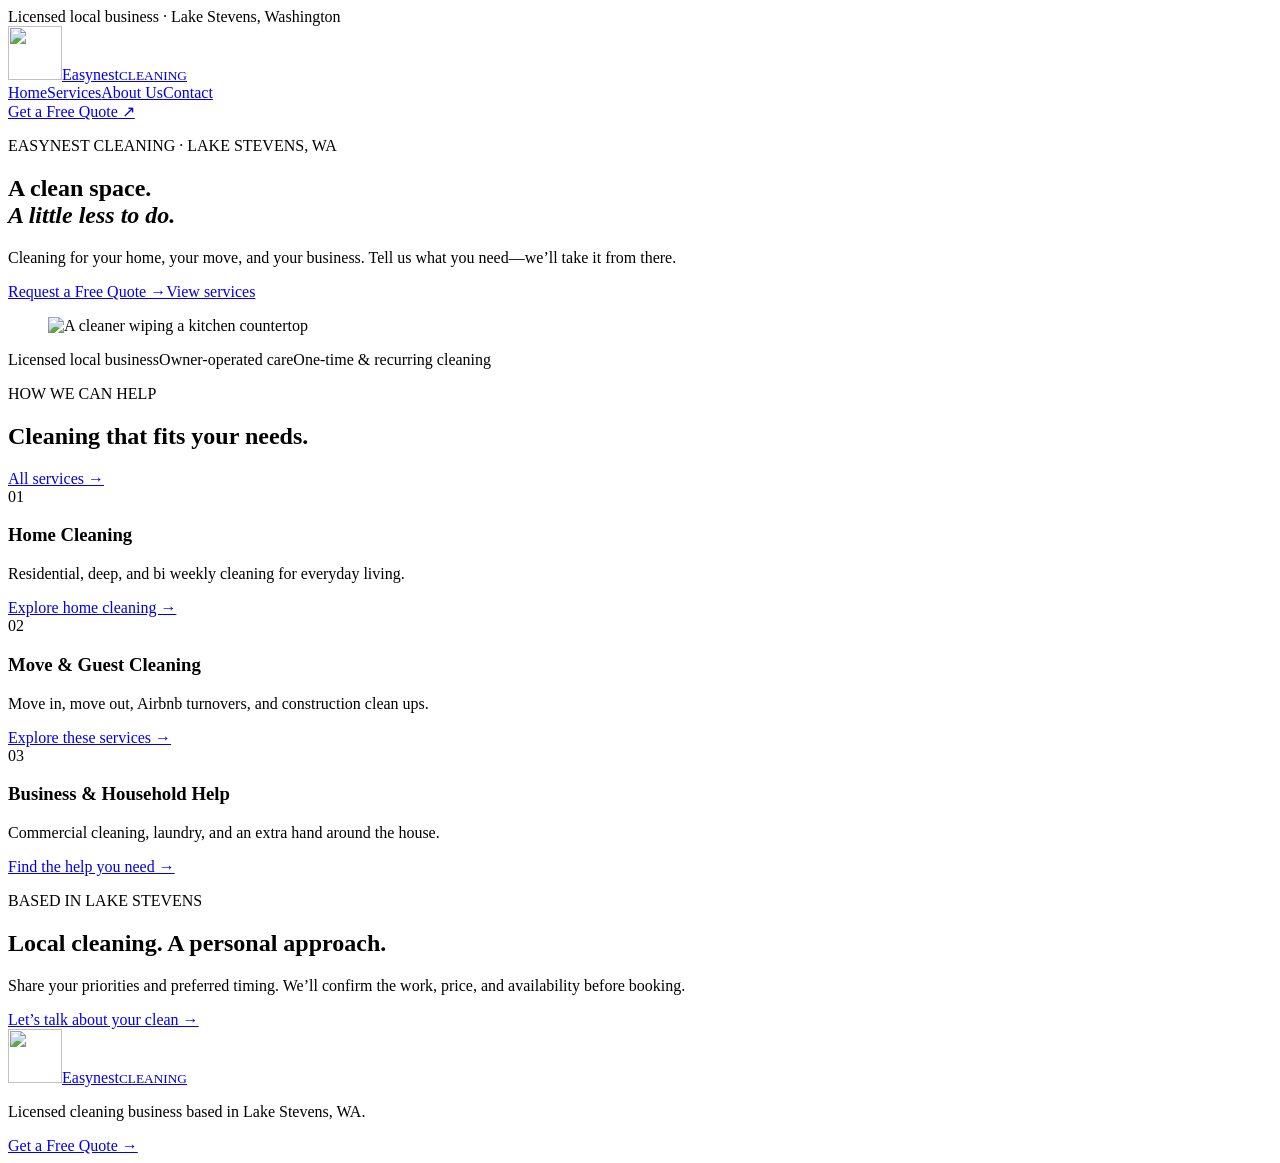
==== index.html @ 04700e8a "Create index.html" ====
<!doctype html>
<html lang="en"><head><meta charset="UTF-8"><meta name="viewport" content="width=device-width,initial-scale=1"><title>Home | Easynest Cleaning</title><meta name="description" content="Local home, move, commercial and household cleaning in Lake Stevens, Washington. Easynest Cleaning is a licensed local business."><link rel="stylesheet" href="style.css"><script defer src="script.js"></script><link rel="icon" href="assets/logo-mark.svg" type="image/svg+xml"></head><body><div id="en-new"><div class="topline">Licensed local business · Lake Stevens, Washington</div><nav class="container" aria-label="Main navigation"><a class="brand" href="index.html" aria-label="Easynest Cleaning home"><img src="assets/logo-mark.svg" alt="" width="54" height="54"><span class="brand-words">Easynest<small>CLEANING</small></span></a><div class="nav-links"><a aria-current="page" href="index.html">Home</a><a href="services.html">Services</a><a href="about.html">About Us</a><a href="contact.html">Contact</a></div><a class="button" href="contact.html">Get a Free Quote ↗</a></nav>
<main><section class="hero"><div class="container hero-grid"><div class="hero-copy"><p class="eyebrow">EASYNEST CLEANING · LAKE STEVENS, WA</p><h1>A clean space.<br><em>A little less to do.</em></h1><p class="intro">Cleaning for your home, your move, and your business. Tell us what you need—we’ll take it from there.</p><div class="actions"><a class="button" href="contact.html">Request a Free Quote →</a><a class="plain" href="services.html">View services</a></div></div><figure><img src="assets/kitchen-cleaner.webp" alt="A cleaner wiping a kitchen countertop"></figure></div></section>
<div class="trust-strip container"><span>Licensed local business</span><span>Owner-operated care</span><span>One-time &amp; recurring cleaning</span></div><section class="container service-overview"><div class="section-head"><div><p class="eyebrow">HOW WE CAN HELP</p><h2>Cleaning that fits your needs.</h2></div><a class="plain" href="services.html">All services →</a></div><div class="choice-grid"><article><span class="service-index" aria-hidden="true">01</span><h3>Home Cleaning</h3><p>Residential, deep, and bi weekly cleaning for everyday living.</p><a class="plain" href="services.html#home-care">Explore home cleaning →</a></article><article><span class="service-index" aria-hidden="true">02</span><h3>Move &amp; Guest Cleaning</h3><p>Move in, move out, Airbnb turnovers, and construction clean ups.</p><a class="plain" href="services.html#fresh-starts">Explore these services →</a></article><article><span class="service-index" aria-hidden="true">03</span><h3>Business &amp; Household Help</h3><p>Commercial cleaning, laundry, and an extra hand around the house.</p><a class="plain" href="services.html#extra-help">Find the help you need →</a></article></div></section>
<section class="tinted"><div class="container local-line"><div><p class="eyebrow">BASED IN LAKE STEVENS</p><h2>Local cleaning. A personal approach.</h2><p>Share your priorities and preferred timing. We’ll confirm the work, price, and availability before booking.</p></div><a class="button" href="contact.html">Let’s talk about your clean →</a></div></section>
</main><footer><div class="container footer-grid"><a class="brand" href="index.html" aria-label="Easynest Cleaning home"><img src="assets/logo-mark.svg" alt="" width="54" height="54"><span class="brand-words">Easynest<small>CLEANING</small></span></a><p>Licensed cleaning business based in Lake Stevens, WA.</p><a href="contact.html">Get a Free Quote →</a></div></footer>
</div></body></html>
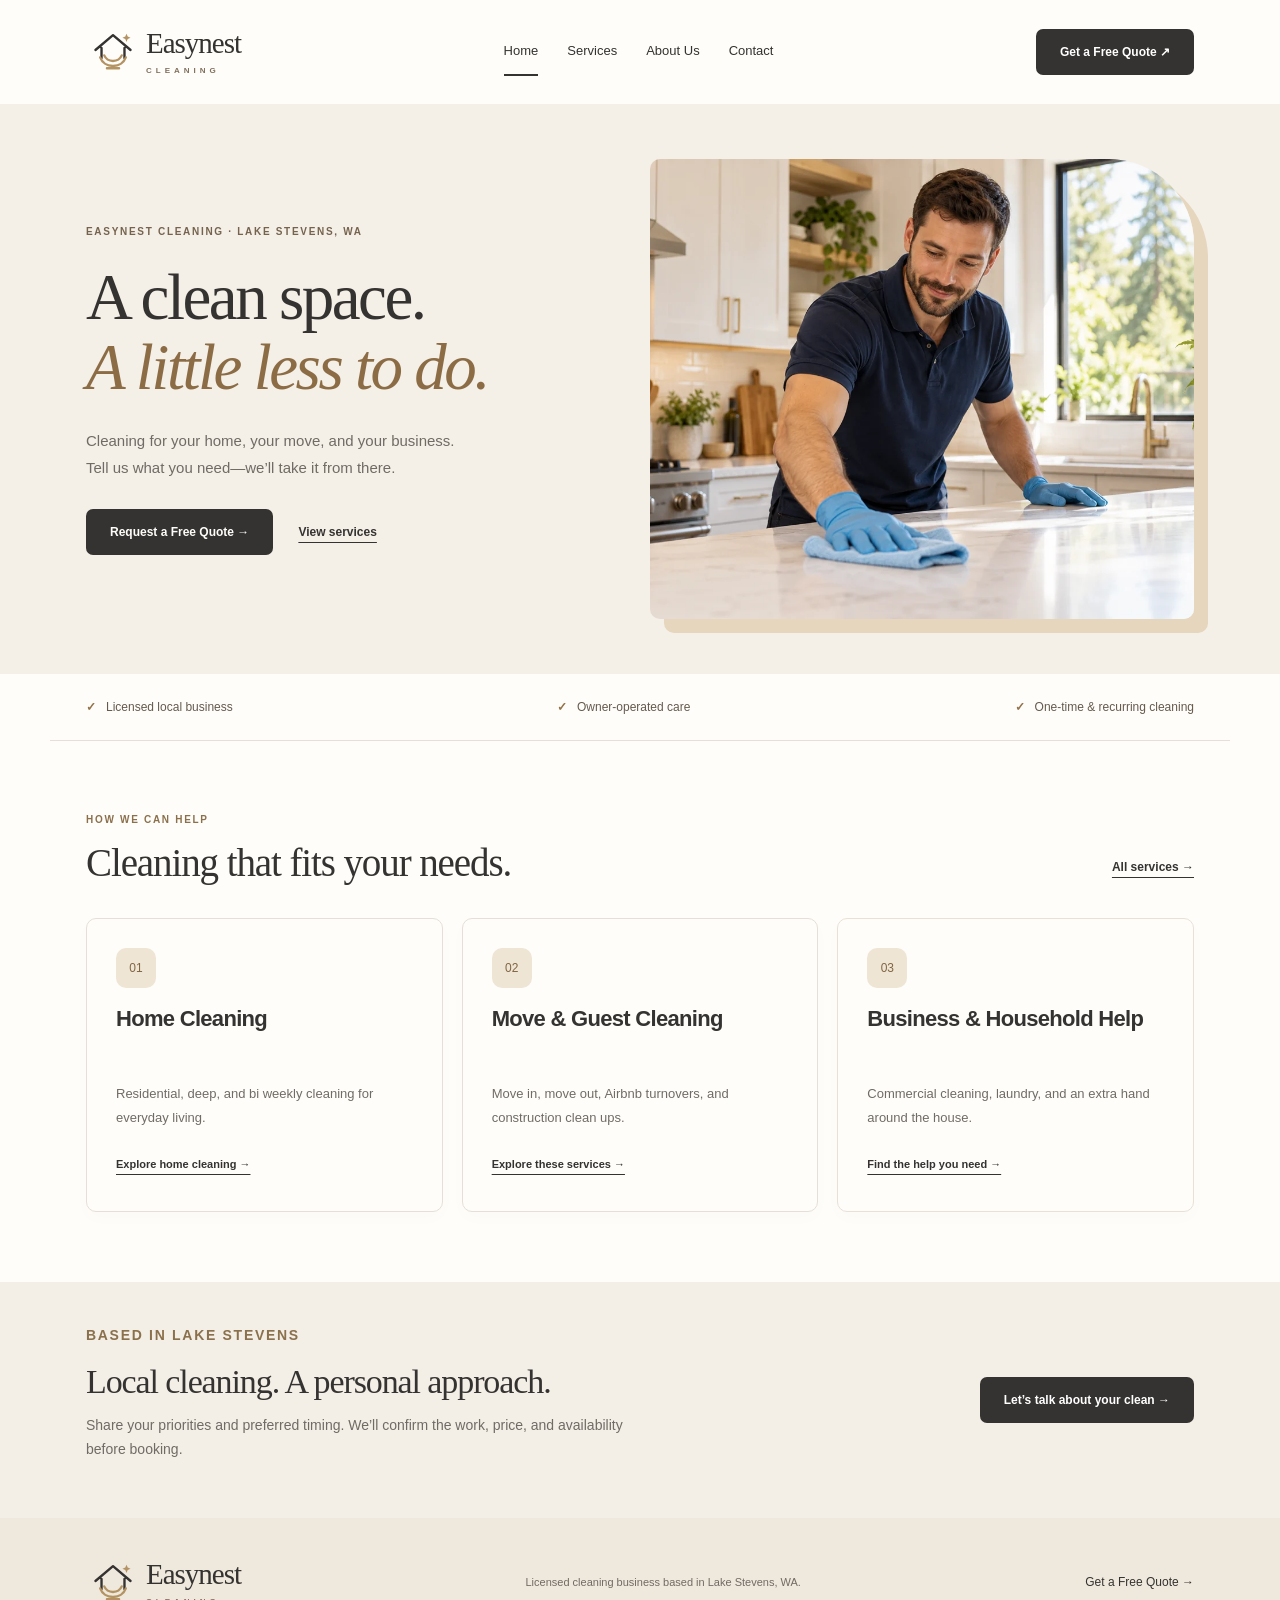
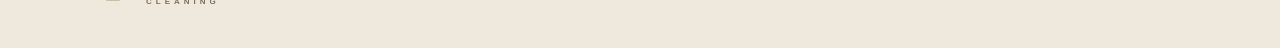
==== commit 741259a6: "Update index.html" ====
--- a/index.html
+++ b/index.html
@@ -1,7 +1,114 @@
 <!doctype html>
-<html lang="en"><head><meta charset="UTF-8"><meta name="viewport" content="width=device-width,initial-scale=1"><title>Home | Easynest Cleaning</title><meta name="description" content="Local home, move, commercial and household cleaning in Lake Stevens, Washington. Easynest Cleaning is a licensed local business."><link rel="stylesheet" href="style.css"><script defer src="script.js"></script><link rel="icon" href="assets/logo-mark.svg" type="image/svg+xml"></head><body><div id="en-new"><div class="topline">Licensed local business · Lake Stevens, Washington</div><nav class="container" aria-label="Main navigation"><a class="brand" href="index.html" aria-label="Easynest Cleaning home"><img src="assets/logo-mark.svg" alt="" width="54" height="54"><span class="brand-words">Easynest<small>CLEANING</small></span></a><div class="nav-links"><a aria-current="page" href="index.html">Home</a><a href="services.html">Services</a><a href="about.html">About Us</a><a href="contact.html">Contact</a></div><a class="button" href="contact.html">Get a Free Quote ↗</a></nav>
-<main><section class="hero"><div class="container hero-grid"><div class="hero-copy"><p class="eyebrow">EASYNEST CLEANING · LAKE STEVENS, WA</p><h1>A clean space.<br><em>A little less to do.</em></h1><p class="intro">Cleaning for your home, your move, and your business. Tell us what you need—we’ll take it from there.</p><div class="actions"><a class="button" href="contact.html">Request a Free Quote →</a><a class="plain" href="services.html">View services</a></div></div><figure><img src="assets/kitchen-cleaner.webp" alt="A cleaner wiping a kitchen countertop"></figure></div></section>
-<div class="trust-strip container"><span>Licensed local business</span><span>Owner-operated care</span><span>One-time &amp; recurring cleaning</span></div><section class="container service-overview"><div class="section-head"><div><p class="eyebrow">HOW WE CAN HELP</p><h2>Cleaning that fits your needs.</h2></div><a class="plain" href="services.html">All services →</a></div><div class="choice-grid"><article><span class="service-index" aria-hidden="true">01</span><h3>Home Cleaning</h3><p>Residential, deep, and bi weekly cleaning for everyday living.</p><a class="plain" href="services.html#home-care">Explore home cleaning →</a></article><article><span class="service-index" aria-hidden="true">02</span><h3>Move &amp; Guest Cleaning</h3><p>Move in, move out, Airbnb turnovers, and construction clean ups.</p><a class="plain" href="services.html#fresh-starts">Explore these services →</a></article><article><span class="service-index" aria-hidden="true">03</span><h3>Business &amp; Household Help</h3><p>Commercial cleaning, laundry, and an extra hand around the house.</p><a class="plain" href="services.html#extra-help">Find the help you need →</a></article></div></section>
-<section class="tinted"><div class="container local-line"><div><p class="eyebrow">BASED IN LAKE STEVENS</p><h2>Local cleaning. A personal approach.</h2><p>Share your priorities and preferred timing. We’ll confirm the work, price, and availability before booking.</p></div><a class="button" href="contact.html">Let’s talk about your clean →</a></div></section>
-</main><footer><div class="container footer-grid"><a class="brand" href="index.html" aria-label="Easynest Cleaning home"><img src="assets/logo-mark.svg" alt="" width="54" height="54"><span class="brand-words">Easynest<small>CLEANING</small></span></a><p>Licensed cleaning business based in Lake Stevens, WA.</p><a href="contact.html">Get a Free Quote →</a></div></footer>
-</div></body></html>
+<html lang="en">
+  <head>
+    <meta charset="UTF-8">
+    <meta name="viewport" content="width=device-width,initial-scale=1">
+    <title>Home | Easynest Cleaning</title>
+    <meta name="description" content="Local home, move, commercial and household cleaning in Lake Stevens, Washington. Easynest Cleaning is a licensed local business.">
+    <link rel="stylesheet" href="style.css">
+    <script defer src="script.js"></script>
+    <link rel="icon" href="assets/logo-mark.svg" type="image/svg+xml">
+  </head>
+  <body>
+    <div id="en-new">
+      <div class="topline">Licensed local business · Lake Stevens, Washington</div>
+
+      <nav class="container" aria-label="Main navigation">
+        <a class="brand" href="index.html" aria-label="Easynest Cleaning home">
+          <img src="assets/logo-mark.svg" alt="" width="54" height="54">
+          <span class="brand-words">Easynest<small>CLEANING</small></span>
+        </a>
+
+        <div class="nav-links">
+          <a aria-current="page" href="index.html">Home</a>
+          <a href="services.html">Services</a>
+          <a href="about.html">About Us</a>
+          <a href="contact.html">Contact</a>
+        </div>
+
+        <a class="button" href="contact.html">Get a Free Quote ↗</a>
+      </nav>
+
+      <main>
+        <section class="hero">
+          <div class="container hero-grid">
+            <div class="hero-copy">
+              <p class="eyebrow">EASYNEST CLEANING · LAKE STEVENS, WA</p>
+              <h1>A clean space.<br><em>A little less to do.</em></h1>
+              <p class="intro">Cleaning for your home, your move, and your business. Tell us what you need—we’ll take it from there.</p>
+              <div class="actions">
+                <a class="button" href="contact.html">Request a Free Quote →</a>
+                <a class="plain" href="services.html">View services</a>
+              </div>
+            </div>
+
+            <figure>
+              <img src="assets/kitchen-cleaner.webp" alt="A cleaner wiping a kitchen countertop">
+            </figure>
+          </div>
+        </section>
+
+        <div class="trust-strip container">
+          <span>Licensed local business</span>
+          <span>Owner-operated care</span>
+          <span>One-time &amp; recurring cleaning</span>
+        </div>
+
+        <section class="container service-overview">
+          <div class="section-head">
+            <div>
+              <p class="eyebrow">HOW WE CAN HELP</p>
+              <h2>Cleaning that fits your needs.</h2>
+            </div>
+            <a class="plain" href="services.html">All services →</a>
+          </div>
+
+          <div class="choice-grid">
+            <article>
+              <span class="service-index" aria-hidden="true">01</span>
+              <h3>Home Cleaning</h3>
+              <p>Residential, deep, and bi weekly cleaning for everyday living.</p>
+              <a class="plain" href="services.html#home-care">Explore home cleaning →</a>
+            </article>
+
+            <article>
+              <span class="service-index" aria-hidden="true">02</span>
+              <h3>Move &amp; Guest Cleaning</h3>
+              <p>Move in, move out, Airbnb turnovers, and construction clean ups.</p>
+              <a class="plain" href="services.html#fresh-starts">Explore these services →</a>
+            </article>
+
+            <article>
+              <span class="service-index" aria-hidden="true">03</span>
+              <h3>Business &amp; Household Help</h3>
+              <p>Commercial cleaning, laundry, and an extra hand around the house.</p>
+              <a class="plain" href="services.html#extra-help">Find the help you need →</a>
+            </article>
+          </div>
+        </section>
+
+        <section class="tinted">
+          <div class="container local-line">
+            <div>
+              <p class="eyebrow">BASED IN LAKE STEVENS</p>
+              <h2>Local cleaning. A personal approach.</h2>
+              <p>Share your priorities and preferred timing. We’ll confirm the work, price, and availability before booking.</p>
+            </div>
+            <a class="button" href="contact.html">Let’s talk about your clean →</a>
+          </div>
+        </section>
+      </main>
+
+      <footer>
+        <div class="container footer-grid">
+          <a class="brand" href="index.html" aria-label="Easynest Cleaning home">
+            <img src="assets/logo-mark.svg" alt="" width="54" height="54">
+            <span class="brand-words">Easynest<small>CLEANING</small></span>
+          </a>
+          <p>Licensed cleaning business based in Lake Stevens, WA.</p>
+          <a href="contact.html">Get a Free Quote →</a>
+        </div>
+      </footer>
+    </div>
+  </body>
+</html>
--- a/style.css
+++ b/style.css
@@ -0,0 +1,9 @@
+body{margin:0}#en-new{--ink:#353331;--muted:#706b65;--paper:#fffdfa;--lime:#e8d8be;background:var(--paper);color:var(--ink);font:15px/1.7 Arial,Helvetica,sans-serif;isolation:isolate}#en-new *{box-sizing:border-box}#en-new [hidden]{display:none!important}#en-new a{color:inherit;text-decoration:none}#en-new .container{width:100%;max-width:1180px;margin:auto;padding-left:36px;padding-right:36px}#en-new .topline{display:none}#en-new nav{display:flex;justify-content:space-between;align-items:center;gap:25px;padding-top:25px;padding-bottom:25px}#en-new .brand{font-size:29px;font-weight:700;letter-spacing:-1.5px;line-height:1}#en-new .brand span{font-weight:400}#en-new .brand small{display:block;font-size:9px;font-weight:600;letter-spacing:4px;margin-top:9px}#en-new .nav-links{display:flex;gap:29px;font-size:13px;font-weight:500}#en-new .nav-links a{padding:12px 0;border-bottom:2px solid transparent}#en-new .nav-links a[aria-current]{border-color:#353331}#en-new .button{display:inline-flex;align-items:center;justify-content:center;min-height:46px;gap:16px;background:var(--ink);color:white;padding:14px 24px;border:0;border-radius:30px;font:600 12px/1.5 Arial,sans-serif;cursor:pointer;transition:background .15s}#en-new .button:hover{background:#514a43}#en-new .plain{display:inline-block;font-size:12px;font-weight:600;text-decoration:underline;text-underline-offset:6px;padding:8px 0}#en-new :focus-visible{outline:3px solid #9b6c1e;outline-offset:5px}#en-new h1,#en-new h2,#en-new h3{font-family:Arial,Helvetica,sans-serif;font-weight:600;line-height:1.1;margin:0}#en-new h1{font-size:clamp(45px,5.8vw,74px);letter-spacing:-3.3px}#en-new h1 em{font-style:normal;color:var(--lime)}#en-new h2{font-size:39px;letter-spacing:-1.7px}#en-new h3{font-size:23px;letter-spacing:-.7px}#en-new p{color:var(--muted)}#en-new .eyebrow{font-size:10px;letter-spacing:1.7px;font-weight:600;margin:0 0 22px;color:#8b704c}#en-new .intro{font-size:16px;line-height:1.8;max-width:600px}#en-new .small{font-size:12px;line-height:1.7}#en-new .actions{display:flex;align-items:center;flex-wrap:wrap;gap:25px;margin:28px 0 0}
+#en-new .hero{position:relative;max-width:1320px;margin:0 auto;overflow:hidden;background:#353331;border-radius:0 0 36px 36px}#en-new .hero-grid{position:relative;min-height:570px;display:flex;align-items:center}#en-new figure{position:absolute;inset:0;margin:0;z-index:0}#en-new figure img{width:100%;height:100%;object-fit:cover;object-position:65% 50%;display:block}#en-new figure:after{content:"";position:absolute;inset:0;background:linear-gradient(90deg,rgba(53,51,49,.96) 0%,rgba(53,51,49,.89) 27%,rgba(53,51,49,.50) 54%,rgba(53,51,49,.02) 78%)}#en-new .hero-copy{position:relative;z-index:1;max-width:570px;padding:65px 0;color:white}#en-new .hero .eyebrow{color:#f0e5d5;font-size:10px}#en-new .hero .intro{color:#e5dfd7;max-width:360px;margin:25px 0 0;font-size:15px}#en-new .hero .button{background:var(--lime);color:#353331}#en-new .hero .button:hover{background:#f0e4d2}#en-new .hero .plain{color:#fff}#en-new .trust-strip{display:flex;align-items:center;justify-content:space-between;gap:16px;padding-top:25px;padding-bottom:25px;border-bottom:1px solid #e5dfd6;font-size:12px;color:#655a4d}#en-new .trust-strip span{display:flex;gap:10px;align-items:center}#en-new .trust-strip span:before{content:'✓';color:#927247;font-weight:700}#en-new section.container{padding-top:70px;padding-bottom:70px}#en-new .service-overview{display:block}#en-new .section-head{display:flex;align-items:end;justify-content:space-between;gap:24px;margin-bottom:33px}#en-new .section-head h2{max-width:450px}#en-new .section-head .eyebrow{margin-bottom:14px}#en-new .section-head>.plain{flex-shrink:0}#en-new .choice-grid{display:grid;grid-template-columns:repeat(3,minmax(0,1fr));gap:19px}#en-new .choice-grid article{background:#f4f0e9;padding:29px;border-radius:18px;display:flex;flex-direction:column;align-items:start;gap:18px;border:1px solid #e8e0d5}#en-new .choice-grid article:nth-child(2){background:#eee7db}#en-new .choice-grid article:nth-child(3){background:#f6f2ec;border-color:#e9e1d6}#en-new .service-index{width:40px;height:40px;display:grid;place-items:center;background:#fff9;border-radius:50%;font-size:12px;color:#75634e}#en-new .choice-grid h3{font-size:24px;line-height:1.2;min-height:58px}#en-new .choice-grid p{font-size:13px;margin:0;line-height:1.8}#en-new .choice-grid .plain{font-size:11px;margin-top:auto}#en-new .tinted{background:#f3eee6;padding:42px 0}#en-new .local-line{display:flex;justify-content:space-between;align-items:center;gap:45px}#en-new .local-line>div{max-width:650px}#en-new .local-line h2{font-size:34px}#en-new .local-line p{font-size:14px;max-width:550px}#en-new .local-line .eyebrow{margin-bottom:15px}#en-new .local-line>.button{flex-shrink:0}
+#en-new .page-heading{border-top:1px solid #e5dfd6;background:linear-gradient(120deg,#f4f0e9,white);padding-top:40px!important;padding-bottom:35px!important}#en-new .page-heading h1{font-size:47px;letter-spacing:-1.9px;max-width:850px}#en-new .page-heading .intro{font-size:15px;color:#706b65;max-width:650px}#en-new .group-heading{display:flex;gap:18px;align-items:start;margin-bottom:28px}#en-new .group-heading h2{font-size:30px;margin:0 0 12px}#en-new .group-heading p{font-size:13px;margin:0}#en-new .group-no{background:#f4f0e9;color:#75634e;display:grid;place-items:center;min-width:39px;height:39px;border-radius:10px;font-size:11px;font-weight:600}#en-new .service-group{padding-top:38px!important}#en-new .service-grid{display:grid;grid-template-columns:1fr 1fr;gap:0 40px}#en-new .service-grid article{border-top:1px solid #e5dfd6;padding:25px 0}#en-new .service-grid h3{font-size:21px;margin-top:0}#en-new .service-grid p{font-size:13px;line-height:1.9}#en-new .service-grid .plain{font-size:11px}#en-new .tinted .service-group{padding-top:0!important}#en-new .quote-info{background:#f4f0e9;border-radius:11px;padding:30px}#en-new .quote-info h3{margin-top:0;font-size:23px}#en-new .quote-info p{font-size:13px;max-width:800px}#en-new .split{display:grid;grid-template-columns:1fr 1fr;gap:60px;align-items:start}#en-new .split h2{font-size:33px}#en-new .split p{font-size:14px;line-height:1.9}#en-new .area-panel{background:#f4f0e9;border:1px solid #e5dfd6;border-radius:12px;padding:30px}#en-new .area-panel strong{font-size:23px;font-weight:600}#en-new .area-panel p{font-size:16px!important;max-width:350px}#en-new .contact-grid{display:grid;grid-template-columns:.85fr 1.15fr;gap:55px;align-items:start}#en-new .contact-grid aside h2{font-size:24px;margin-top:0}#en-new .phone-number{font-size:26px;color:#353331;font-weight:600;letter-spacing:-.8px}#en-new .phone-contact,#en-new .email-contact{padding-bottom:23px;margin-bottom:25px;border-bottom:1px solid #e5dfd6}#en-new .email-contact{overflow-wrap:anywhere}#en-new .email-contact strong{font-size:14px}#en-new .email-contact a{font-size:14px}#en-new .next-steps{padding-left:20px}#en-new .next-steps li{padding-left:6px;margin-bottom:23px}#en-new .next-steps li::marker{color:#353331;font-weight:600}#en-new .next-steps strong,#en-new .next-steps span{display:block}#en-new .next-steps strong{font-size:14px;font-weight:600}#en-new .next-steps span{font-size:13px;color:#706b65;margin-top:4px}#en-new .contact-note{padding-top:20px;border-top:1px solid #e5dfd6}#en-new .contact-note p{font-size:13px}#en-new .contact-help{background:#f4f0e9;padding:15px;border-radius:8px}#en-new form{background:white;border:1px solid #e5dfd6;border-radius:13px;padding:29px;box-shadow:0 8px 25px #284e6007}#en-new form h2{font-size:25px;margin-top:0;letter-spacing:-.8px}#en-new .form-grid{display:grid;grid-template-columns:1fr 1fr;gap:18px 14px}#en-new label{display:block;font-size:12px;font-weight:600}#en-new input,#en-new select,#en-new textarea{display:block;width:100%;min-width:0;font:16px Arial,sans-serif;padding:12px;border:1px solid #d7cec2;background:white;color:#353331;border-radius:6px;margin-top:7px}#en-new .full{grid-column:1/-1}#en-new .check{display:flex;gap:9px;font-size:11px;font-weight:400;margin:18px 0;color:#706b65}#en-new .check input{width:auto;margin-top:4px}#en-new #en-result{white-space:pre-line;overflow-wrap:anywhere;background:#f4f0e9;border-radius:7px;padding:20px;font-size:13px;margin-top:20px}#en-new #en-result:empty{display:none}#en-new .faq{max-width:850px}#en-new .faq h2{font-size:31px}#en-new details{border-bottom:1px solid #e5dfd6;padding:20px 0}#en-new summary{font-size:14px;font-weight:600;cursor:pointer}#en-new details p{font-size:13px}#en-new footer{background:#fff;border-top:1px solid #e5dfd6;padding:30px 0}#en-new .footer-grid{display:flex;flex-wrap:wrap;align-items:center;justify-content:space-between;gap:25px}#en-new footer .brand{font-size:24px}#en-new footer p{font-size:10px;color:#706b65;margin:0;max-width:390px}#en-new footer a:last-child{font-size:12px;color:#75634e}#en-new .page-heading h1{font-family:Georgia,serif}#en-new footer{background:#fffdfa}#en-new .footer-grid{padding-top:10px;padding-bottom:10px}#en-new footer p a{text-decoration:underline;font-size:inherit}#en-new .page-heading{background:#f4f0e9}#en-new .area-panel,#en-new form,#en-new .quote-info{border-radius:4px}#en-new .service-grid h3{margin-bottom:12px}#en-new .service-grid{gap:0 50px}
+#en-new .page-heading{background:#f4efe7;border:0;max-width:none;padding-top:55px!important;padding-bottom:50px!important}#en-new .page-heading h1{font-family:Arial,Helvetica,sans-serif;font-size:54px;letter-spacing:-2.4px}#en-new .page-heading h1 em{color:#9c794c}#en-new .page-heading .eyebrow{margin-bottom:18px}#en-new .page-heading .intro{max-width:620px}#en-new .group-no{border-radius:50%;background:#eadcc6}#en-new .service-grid{gap:20px}#en-new .service-grid article{border:1px solid #e7e0d5;border-radius:16px;padding:26px;background:#fff}#en-new .service-group{padding-bottom:40px!important}#en-new .quote-info,#en-new .area-panel{border-radius:20px;background:#efe7db}#en-new .area-panel{padding:38px}#en-new form{border-radius:22px;padding:34px;background:#fff;box-shadow:0 12px 35px #35333108}#en-new form h2{margin-bottom:25px}#en-new form>.button{margin-top:24px;width:100%;font-size:14px}#en-new .contact-grid{grid-template-columns:.85fr 1.15fr;gap:65px}#en-new footer{background:#353331;color:#fff;border:0;padding:38px 0}#en-new footer p{color:#dcd5cb;font-size:11px}#en-new footer a:last-child{color:#e8d8be}#en-new .footer-grid{padding-top:0;padding-bottom:0}#en-new footer .brand{color:white}#en-new .phone-number{letter-spacing:-.8px}#en-new details{padding:23px 0}#en-new summary{font-size:15px}
+@media(min-width:1200px){#en-new .page-heading{padding-left:calc((100% - 1108px)/2);padding-right:calc((100% - 1108px)/2)}}
+@media(max-width:760px){#en-new .container{padding-left:22px;padding-right:22px}#en-new nav{flex-wrap:wrap;gap:15px;padding-top:20px;padding-bottom:18px}#en-new .brand{font-size:26px}#en-new nav>.button{padding:12px 16px;font-size:11px}#en-new .nav-links{width:100%;order:3;justify-content:space-between;gap:14px;font-size:12px}#en-new .hero-grid{min-height:560px;align-items:end}#en-new .hero{border-radius:0 0 24px 24px}#en-new figure img{object-position:60% 20%}#en-new figure:after{background:linear-gradient(0deg,rgba(53,51,49,.98) 0%,rgba(53,51,49,.88) 32%,rgba(53,51,49,.25) 65%,rgba(53,51,49,.05) 100%)}#en-new .hero-copy{padding:200px 0 36px;max-width:100%}#en-new h1{font-size:48px;letter-spacing:-2px}#en-new .hero .eyebrow{font-size:9px;margin-bottom:17px}#en-new .hero .intro{font-size:14px;max-width:380px;margin-top:19px}#en-new .hero .actions{margin-top:24px;gap:20px}#en-new .trust-strip{flex-wrap:wrap;justify-content:center;gap:10px 22px;padding-top:20px;padding-bottom:20px;font-size:11px}#en-new section.container{padding-top:42px;padding-bottom:42px}#en-new .section-head{align-items:start;gap:20px}#en-new .section-head h2{font-size:32px;letter-spacing:-1.2px}#en-new .section-head>.plain{font-size:11px;margin-top:26px}#en-new .choice-grid{grid-template-columns:1fr;gap:14px}#en-new .choice-grid article{padding:25px;gap:15px}#en-new .choice-grid h3{min-height:0}#en-new .local-line{display:block}#en-new .local-line h2{font-size:30px}#en-new .local-line>.button{margin-top:15px}#en-new .page-heading h1{font-size:40px;letter-spacing:-1.7px}#en-new .page-heading{padding-top:35px!important;padding-bottom:32px!important}#en-new .service-grid,#en-new .split,#en-new .contact-grid{grid-template-columns:1fr;gap:25px}#en-new .group-heading h2{font-size:28px}#en-new .group-heading{gap:14px}#en-new .split h2{font-size:31px}#en-new form{padding:25px}#en-new .form-grid{grid-template-columns:1fr}#en-new .full{grid-column:auto}#en-new .footer-grid{align-items:start;gap:25px}#en-new footer p{width:100%;order:3}#en-new .area-panel{padding:28px}}@media(max-width:380px){#en-new h1{font-size:42px}#en-new .hero .button{font-size:11px;padding:13px 18px}#en-new .section-head{display:block}#en-new .section-head>.plain{margin-top:12px}}@media(prefers-reduced-motion:reduce){#en-new .button{transition:none}}
+@media(min-width:761px){#en-new .hero figure{left:32%}#en-new .hero figure:after{background:linear-gradient(90deg,#353331 0%,rgba(53,51,49,.8) 15%,rgba(53,51,49,.12) 45%,transparent 70%)}#en-new .hero figure img{object-position:60% center}#en-new .hero-copy{max-width:55%}#en-new .hero h1{font-size:clamp(48px,5.3vw,66px)}}
+#en-new .brand{display:flex;align-items:center;gap:6px;text-decoration:none;letter-spacing:-1px}#en-new .brand img{display:block;width:54px;height:54px;flex-shrink:0}#en-new .brand .brand-words{font-family:Georgia,serif;font-size:29px;font-weight:400;line-height:1.1}#en-new .brand small{font-family:Arial,sans-serif;letter-spacing:4px;font-size:8px;margin-top:7px;color:#80705d}#en-new .hero{background:#f4efe7;border-radius:0;margin:0;max-width:none}#en-new .hero-grid{min-height:570px;display:grid;grid-template-columns:1fr 1.05fr;gap:45px;padding-top:42px;padding-bottom:42px}#en-new .hero-copy{padding:20px 0;max-width:none;color:#353331}#en-new .hero h1{font-family:Georgia,serif;font-size:clamp(45px,5.4vw,65px);font-weight:400;letter-spacing:-2.5px;line-height:1.08}#en-new .hero h1 em{font-style:italic;color:#8b6c45}#en-new .hero .eyebrow{color:#75634e}#en-new .hero .intro{color:#706b65;max-width:370px;font-size:15px}#en-new .hero .button{background:#353331;color:#fffdfa}#en-new .hero .button:hover{background:#514a43}#en-new .hero .plain{color:#353331}#en-new .hero figure{position:relative;inset:auto;margin:0;height:460px;border-radius:10px 85px 10px 10px;overflow:hidden;box-shadow:14px 14px 0 #e6d6bd}#en-new .hero figure:after{display:none}#en-new .hero figure img{object-position:51% center}#en-new .trust-strip{padding-top:23px;padding-bottom:23px;background:#fffdfa}#en-new h2{font-family:Georgia,serif;font-weight:400;letter-spacing:-1.1px}#en-new .choice-grid article{border-radius:10px;background:#fffdfa!important;border:1px solid #e5dfd6;box-shadow:0 6px 18px #35333104}#en-new .service-index{background:#efe5d5;border-radius:10px;color:#806542}#en-new .choice-grid h3{font-size:22px}#en-new footer{background:#efe8dc;color:#353331}#en-new footer .brand,#en-new footer a:last-child{color:#353331}#en-new footer p{color:#706b65}#en-new .page-heading h1{font-family:Georgia,serif;font-weight:400}#en-new .page-heading h1 em{color:#8b6c45}#en-new .button{border-radius:7px}#en-new .area-panel{border-radius:12px}#en-new form{border-radius:12px}#en-new .service-grid article{border-radius:10px}
+@media(max-width:760px){#en-new .brand img{width:43px;height:43px}#en-new .brand .brand-words{font-size:25px}#en-new nav>.button{font-size:10px;padding:11px 13px;min-height:42px}#en-new .hero-grid{grid-template-columns:1fr;gap:27px;padding-top:22px;padding-bottom:40px;min-height:0}#en-new .hero-copy{padding:10px 0 0}#en-new .hero h1{font-size:48px;letter-spacing:-1.9px}#en-new .hero .intro{max-width:470px}#en-new .hero figure{height:330px;border-radius:8px 65px 8px 8px;box-shadow:9px 9px 0 #e6d6bd}#en-new .hero figure img{object-position:center 40%}#en-new .hero .eyebrow{font-size:9px}#en-new .section-head h2{font-family:Georgia,serif}#en-new footer .brand .brand-words{font-size:26px}}@media(max-width:380px){#en-new .hero h1{font-size:42px}#en-new .brand .brand-words{font-size:23px}#en-new .brand img{width:38px;height:38px}#en-new .brand small{font-size:7px;letter-spacing:3px}}
